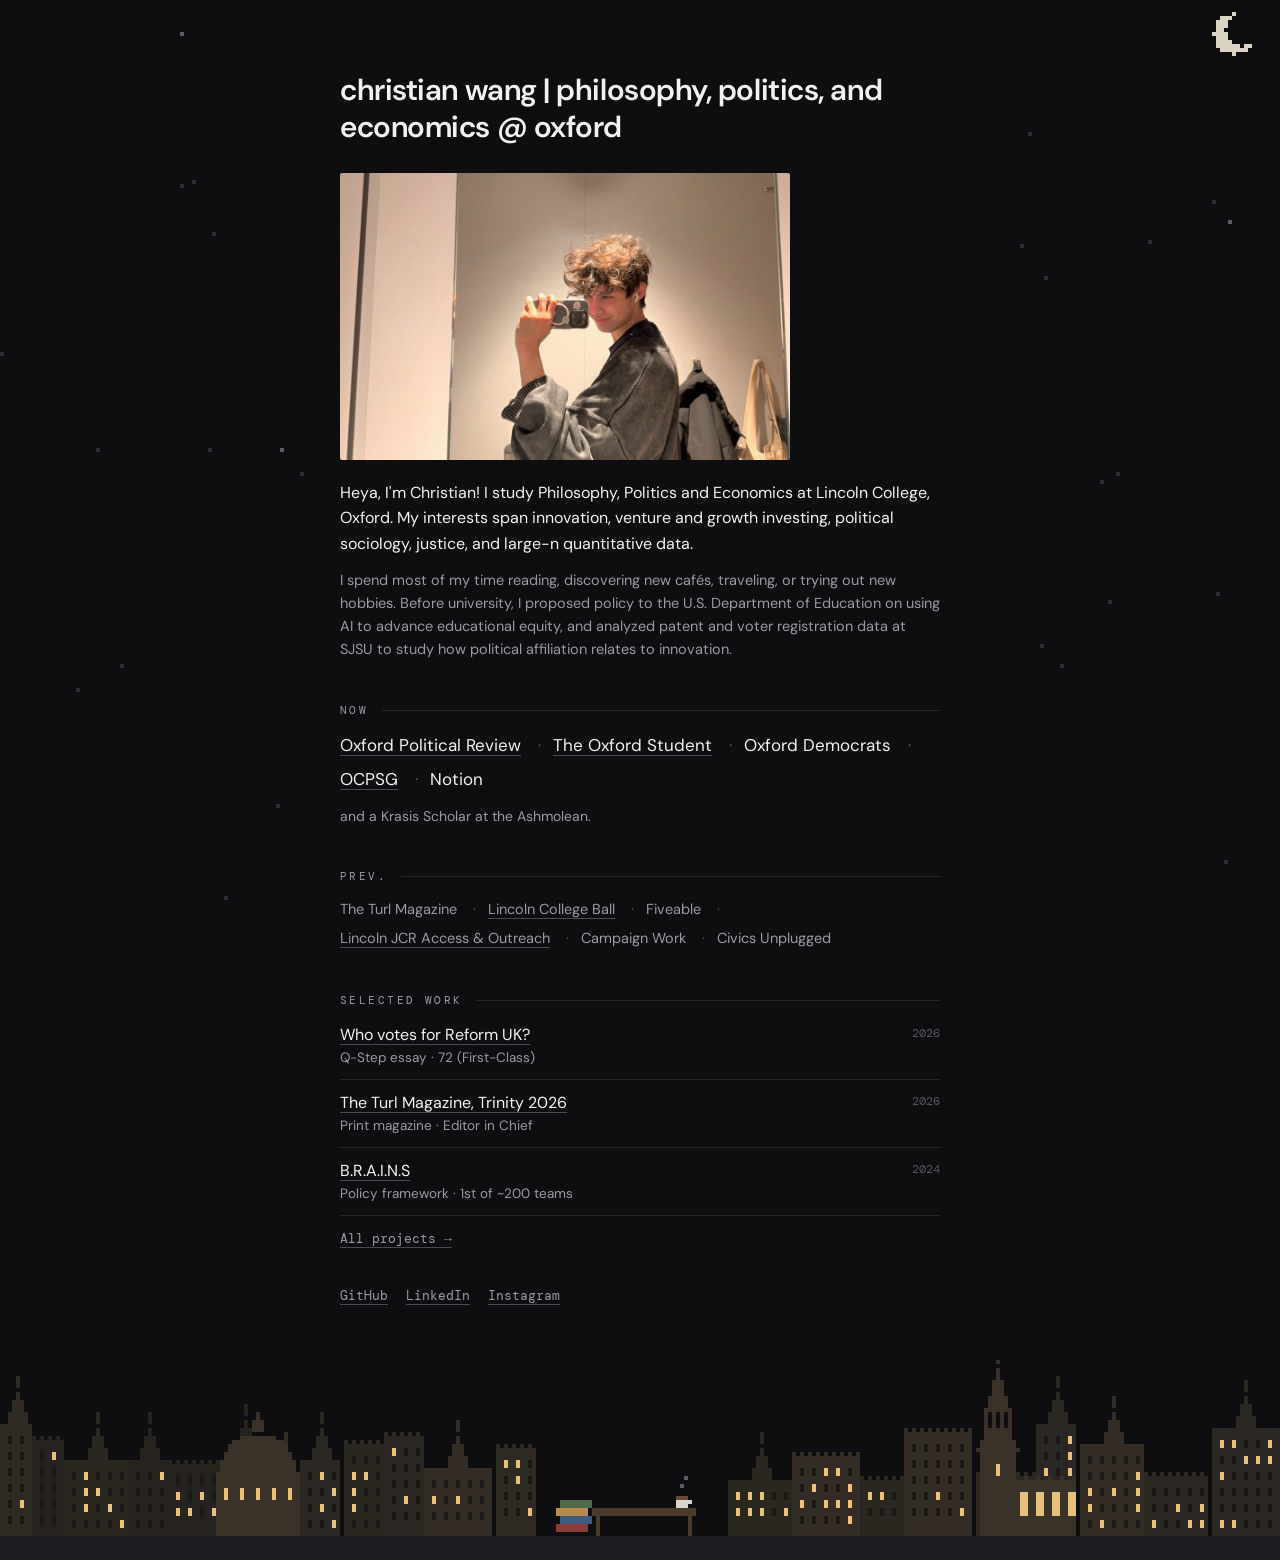
==== index.html @ 01b48f5f "Unlink Fiveable in prev list" ====
<!DOCTYPE html>
<html lang="en">
<head>
<meta charset="UTF-8">
<meta name="viewport" content="width=device-width, initial-scale=1.0">
<title>Christian Wang</title>
<meta name="description" content="Christian Wang studies Philosophy, Politics and Economics at Lincoln College, Oxford.">
<meta name="theme-color" content="#0e0e10">
<link rel="icon" href="favicon.svg" type="image/svg+xml">
<link rel="icon" href="favicon-32.png" sizes="32x32" type="image/png">
<link rel="apple-touch-icon" href="apple-touch-icon.png">
<meta property="og:title" content="Christian Wang">
<meta property="og:image" content="https://christiangwang.github.io/og-skyline.png">
<meta property="og:image:width" content="1200">
<meta property="og:image:height" content="630">
<meta name="twitter:card" content="summary_large_image">
<meta name="twitter:image" content="https://christiangwang.github.io/og-skyline.png">
<script>
  // Old links pointed at tabs on this page; the projects now live on their own page.
  if (location.hash === '#projects') location.replace('projects.html');
  if (location.hash === '#marketing') location.replace('projects.html#marketing');
</script>
<link rel="preconnect" href="https://fonts.googleapis.com">
<link rel="preconnect" href="https://fonts.gstatic.com" crossorigin>
<link href="https://fonts.googleapis.com/css2?family=DM+Mono:wght@400&family=DM+Sans:opsz,wght@9..40,400;9..40,600&display=swap" rel="stylesheet">
<link rel="stylesheet" href="style.css">
</head>
<body>
<div class="sky" aria-hidden="true">
<canvas>
</canvas>
</div>
<main>
<h1>christian&nbsp;wang | philosophy, politics, and economics&nbsp;@&nbsp;oxford</h1>
<section class="bio">
<img class="about-photo" src="about.jpg" alt="Christian Wang" width="1000" height="637">
<p>Heya, I'm Christian! I study Philosophy, Politics and Economics at Lincoln College, Oxford. My interests span innovation, venture and growth investing, political sociology, justice, and large-n quantitative data.</p>
<p class="soft">I spend most of my time reading, discovering new caf&eacute;s, traveling, or trying out new hobbies. Before university, I proposed policy to the U.S. Department of Education on using AI to advance educational equity, and analyzed patent and voter registration data at SJSU to study how political affiliation relates to innovation.</p>
</section>
<section>
<h2 class="label">
<span>Now</span>
</h2>
<ul class="dots">
<li title="Economy Section Editor">
<a href="https://oxfordpoliticalreview.com/" target="_blank" rel="noopener">Oxford Political Review</a>
</li>
<li title="Deputy Editor, Opinion">
<a href="https://www.oxfordstudent.com/category/opinion/" target="_blank" rel="noopener">The Oxford Student</a>
</li>
<li title="Communications Officer">
<span>Oxford Democrats</span>
</li>
<li title="Volunteer">
<a href="https://www.politics.ox.ac.uk/oxford-computational-political-science-group" target="_blank" rel="noopener">OCPSG</a>
</li>
<li title="Campus Leader">
<span>Notion</span>
</li>
</ul>
<p class="note">and a Krasis Scholar at the Ashmolean.</p>
</section>
<section>
<h2 class="label">
<span>prev.</span>
</h2>
<div class="small">
<ul class="dots">
<li title="Editor in Chief">
<span>The Turl Magazine</span>
</li>
<li title="Head of Marketing">
<a href="https://www.instagram.com/lincolncollegeball2026/" target="_blank" rel="noopener">Lincoln College Ball</a>
</li>
<li title="Visual Content">
<span>Fiveable</span>
</li>
<li title="Alternative Prospectus">
<a href="marketing/alternative-prospectus-2026.pdf" target="_blank" rel="noopener">Lincoln JCR Access &amp; Outreach</a>
</li>
<li title="Evan Low for Congress, Campaign Intern">
<span>Campaign Work</span>
</li>
<li title="Solvathon, 1st">
<span>Civics Unplugged</span>
</li>
</ul>
</div>
</section>
<section>
<h2 class="label">
<span>Selected work</span>
</h2>
<ol class="work">
<li>
<a href="qstep1-essay.pdf" target="_blank" rel="noopener">
<span class="w-title">Who votes for Reform UK?</span>
<span class="w-kind">Q-Step essay · 72 (First-Class)</span>
<span class="w-year">2026</span>
</a>
</li>
<li>
<a href="turl-magazine.pdf" target="_blank" rel="noopener">
<span class="w-title">The Turl Magazine, Trinity 2026</span>
<span class="w-kind">Print magazine · Editor in Chief</span>
<span class="w-year">2026</span>
</a>
</li>
<li>
<a href="marketing/brains-deck.pdf" target="_blank" rel="noopener">
<span class="w-title">B.R.A.I.N.S</span>
<span class="w-kind">Policy framework · 1st of ~200 teams</span>
<span class="w-year">2024</span>
</a>
</li>
</ol>
<p class="more">
<a href="projects.html">All projects &rarr;</a>
</p>
</section>
<nav class="social">
<a href="https://github.com/christiangwang" target="_blank" rel="noopener">GitHub</a>
<a href="https://www.linkedin.com/in/christiangwang/" target="_blank" rel="noopener">LinkedIn</a>
<a href="https://www.instagram.com/christiangwang" target="_blank" rel="noopener">Instagram</a>
</nav>
</main>
<div class="scene" aria-hidden="true">
<canvas>
</canvas>
</div>
<script src="skyline.js"></script>
</body>
</html>
---- style.css ----
:root {
  --bg: #0e0e10;
  --fg: #f2f2f4;
  --muted: #9a9aa3;
  --faint: #55555c;
  --rule: #26262b;
  --rule-strong: #4a4a52;
  --sans: "DM Sans", -apple-system, system-ui, sans-serif;
  --mono: "DM Mono", ui-monospace, Menlo, monospace;
  color-scheme: dark;
}

* { box-sizing: border-box; }
html { -webkit-text-size-adjust: 100%; }

body {
  margin: 0;
  min-height: 100vh;
  display: flex;
  flex-direction: column;
  background: var(--bg);
  color: var(--fg);
  font-family: var(--sans);
  font-weight: 400;
  font-size: 16px;
  line-height: 1.6;
  -webkit-font-smoothing: antialiased;
}

main {
  flex: 1;
  width: 100%;
  max-width: 640px;
  margin: 0 auto;
  padding: 72px 20px 48px;
  position: relative;
  z-index: 1;
}

a {
  color: inherit;
  text-decoration: underline;
  text-decoration-color: var(--rule-strong);
  text-underline-offset: 4px;
  text-decoration-thickness: 1px;
  transition: text-decoration-color .15s, color .15s;
}
a:hover { text-decoration-color: var(--fg); }

h1 {
  font-size: clamp(26px, 5.2vw, 30px);
  line-height: 1.22;
  font-weight: 600;
  letter-spacing: -0.015em;
  margin: 0;
}

section { margin-top: 44px; }

.label {
  display: flex;
  align-items: center;
  gap: 14px;
  margin: 0 0 16px;
  font: 400 11px/1 var(--mono);
  letter-spacing: .22em;
  text-transform: uppercase;
  color: var(--muted);
}
.label::after { content: ""; flex: 1; height: 1px; background: var(--rule); }

/* Home */

.bio { margin-top: 28px; }
.bio p { margin: 0 0 12px; }
.bio .soft { color: var(--muted); font-size: 14.5px; }
.about-photo { display: block; width: 75%; height: auto; margin: 0 0 20px; border-radius: 2px; }

.dots { list-style: none; padding: 0; margin: 0; display: flex; flex-wrap: wrap; row-gap: 6px; font-size: 17px; }
.dots li:not(:last-child)::after { content: "\00B7"; color: var(--faint); margin: 0 12px; }
.note { color: var(--muted); font-size: 14px; margin: 12px 0 0; }
.small .dots { font-size: 14.5px; color: var(--muted); }

.work { list-style: none; padding: 0; margin: 0; }
.work a {
  display: grid;
  grid-template-columns: 1fr auto;
  column-gap: 16px;
  text-decoration: none;
  padding: 10px 0;
  border-bottom: 1px solid var(--rule);
}
.work li:first-child a { padding-top: 0; }
.work .w-title { font-size: 16px; text-decoration: underline; text-decoration-color: var(--rule-strong); text-underline-offset: 4px; }
.work a:hover .w-title { text-decoration-color: var(--fg); }
.work .w-kind { grid-column: 1; font-size: 13.5px; color: var(--muted); }
.work .w-year { grid-column: 2; grid-row: 1; font: 12px/1.9 var(--mono); color: var(--faint); }
.more { margin: 14px 0 0; font: 13px var(--mono); }
.more a { color: var(--muted); }
.more a:hover { color: var(--fg); }

.social { display: flex; gap: 18px; margin-top: 40px; font: 13px var(--mono); }
.social a { color: var(--muted); }
.social a:hover { color: var(--fg); }

/* Pixel skyline and stars */

.scene { position: relative; width: 100%; height: 200px; margin-top: 8px; }
.scene canvas { position: absolute; inset: 0; width: 100%; height: 100%; image-rendering: pixelated; }
.sky { position: fixed; inset: 0; z-index: 0; pointer-events: none; }
.sky canvas { width: 100%; height: 100%; image-rendering: pixelated; }

/* Projects */

.back { display: inline-block; margin-bottom: 28px; font: 13px var(--mono); color: var(--muted); }
.back:hover { color: var(--fg); }

.project { margin-bottom: 56px; }
.project:last-child { margin-bottom: 0; }
.project p { margin: 0 0 14px; color: #d4d4d9; }
.project-title { font-size: 19px; font-weight: 600; letter-spacing: -0.01em; line-height: 1.3; margin: 0 0 12px; color: var(--fg); }
.project strong { color: var(--fg); font-weight: 600; }

#marketing { margin-top: 72px; scroll-margin-top: 24px; }

.pdf-embed {
  display: block;
  width: 100%;
  height: 75vh;
  min-height: 480px;
  border: 1px solid var(--rule);
  border-radius: 2px;
  margin-top: 16px;
  background: #1a1a1e;
}
.pdf-embed + p { margin-top: 20px; }

.pdf-pages {
  overflow-y: auto;
  -webkit-overflow-scrolling: touch;
  overscroll-behavior: contain;
  padding: 8px;
}
.pdf-page { width: 100%; background: #ffffff; margin-bottom: 8px; }
.pdf-page:last-child { margin-bottom: 0; }
.pdf-page canvas { display: block; width: 100%; height: auto; }

.media { display: block; width: 100%; height: auto; border-radius: 2px; margin-top: 16px; }

.project p.caption { color: var(--muted); font-size: 13px; margin: 8px 0 0; }
.pdf-pages + p.caption { margin-top: 8px; }

.gallery {
  display: flex;
  gap: 12px;
  overflow-x: auto;
  align-items: flex-start;
  scroll-snap-type: x mandatory;
  margin-top: 16px;
}
.gallery img { flex: 0 0 100%; width: 100%; height: auto; scroll-snap-align: start; border-radius: 2px; }
.gallery-fit img { aspect-ratio: 16 / 10; object-fit: contain; background: #ffffff; }

.instagram-media { margin: 16px 0 0 !important; }

.ig-pair {
  display: grid;
  grid-template-columns: 1fr 1fr;
  gap: 12px;
  align-items: start;
  margin-top: 20px;
}
.ig-pair .instagram-media { min-width: 0 !important; width: 100% !important; margin: 0 !important; }

@media (max-width: 600px) {
  .ig-pair { grid-template-columns: 1fr; }
}
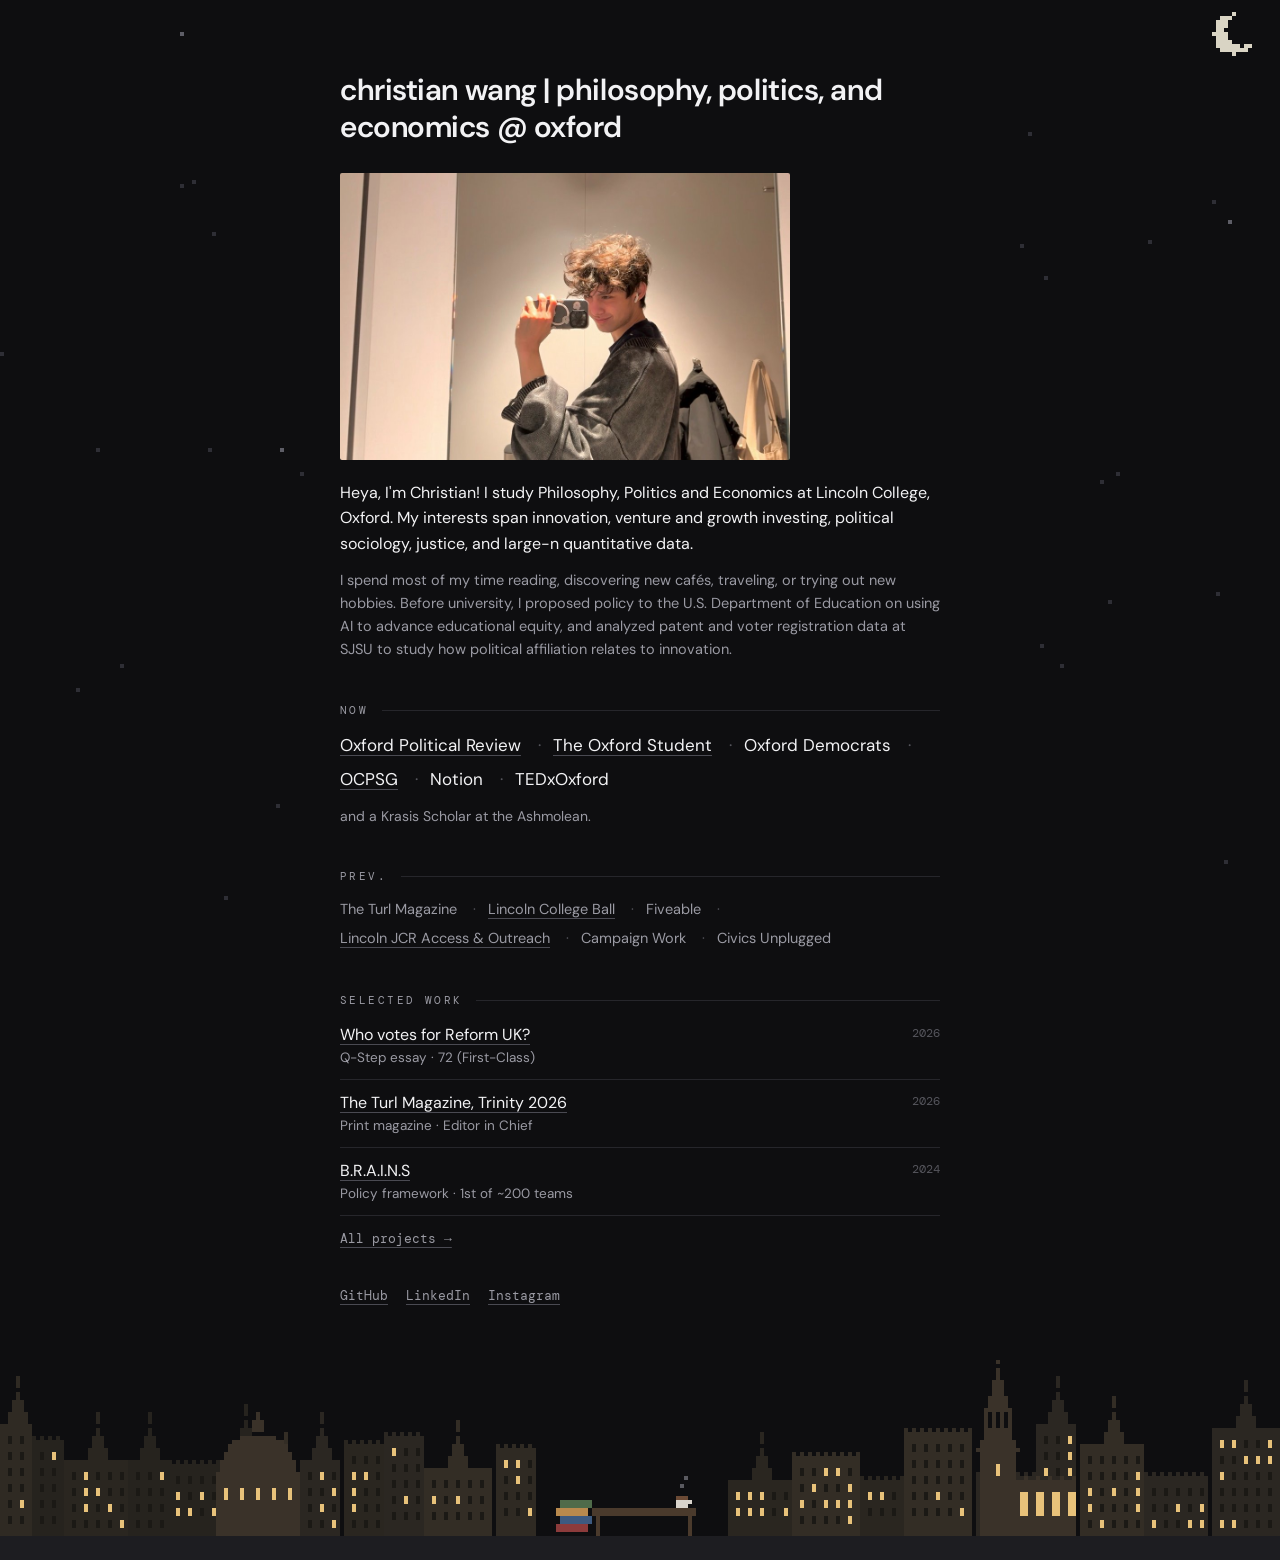
==== commit 1bc654af: "Add TEDxOxford to Now" ====
--- a/index.html
+++ b/index.html
@@ -56,6 +56,9 @@
 </li>
 <li title="Campus Leader">
 <span>Notion</span>
+</li>
+<li>
+<span>TEDxOxford</span>
 </li>
 </ul>
 <p class="note">and a Krasis Scholar at the Ashmolean.</p>
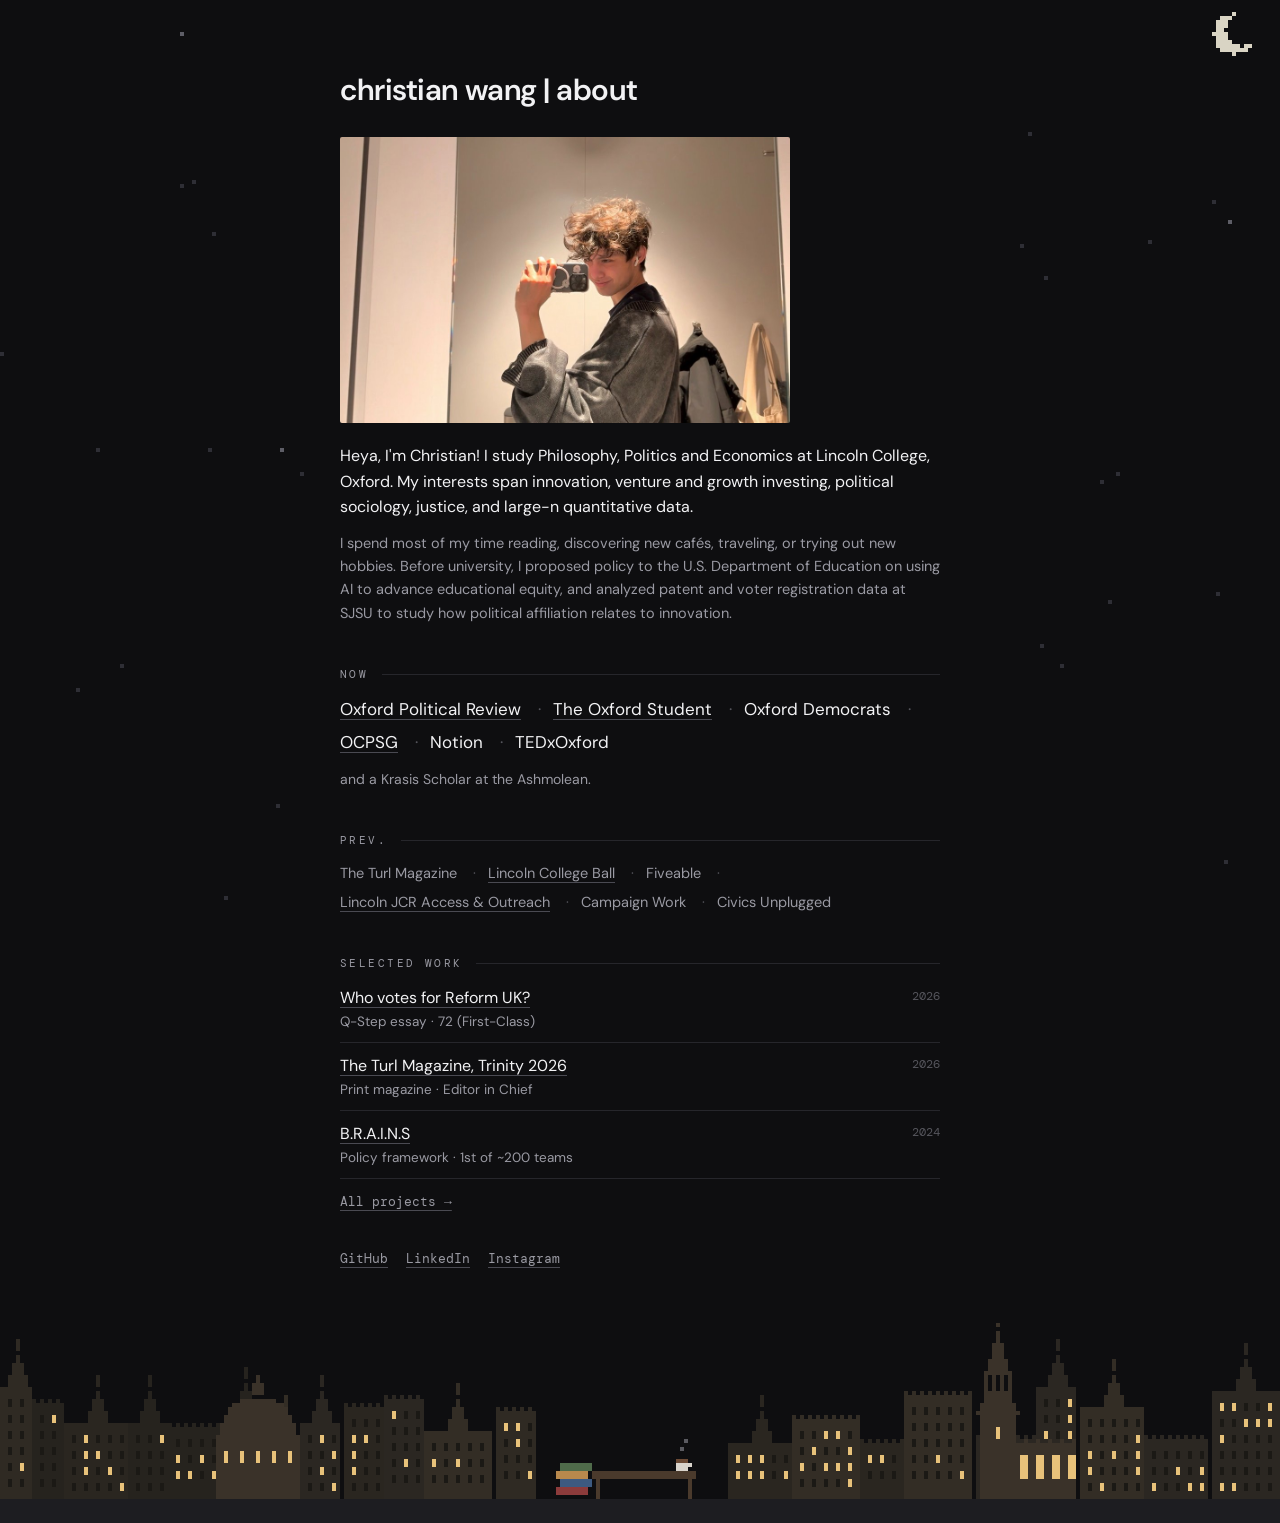
==== commit fc6b29e5: "Change homepage headline to 'christian wang | about'" ====
--- a/index.html
+++ b/index.html
@@ -31,7 +31,7 @@
 </canvas>
 </div>
 <main>
-<h1>christian&nbsp;wang | philosophy, politics, and economics&nbsp;@&nbsp;oxford</h1>
+<h1>christian&nbsp;wang | about</h1>
 <section class="bio">
 <img class="about-photo" src="about.jpg" alt="Christian Wang" width="1000" height="637">
 <p>Heya, I'm Christian! I study Philosophy, Politics and Economics at Lincoln College, Oxford. My interests span innovation, venture and growth investing, political sociology, justice, and large-n quantitative data.</p>
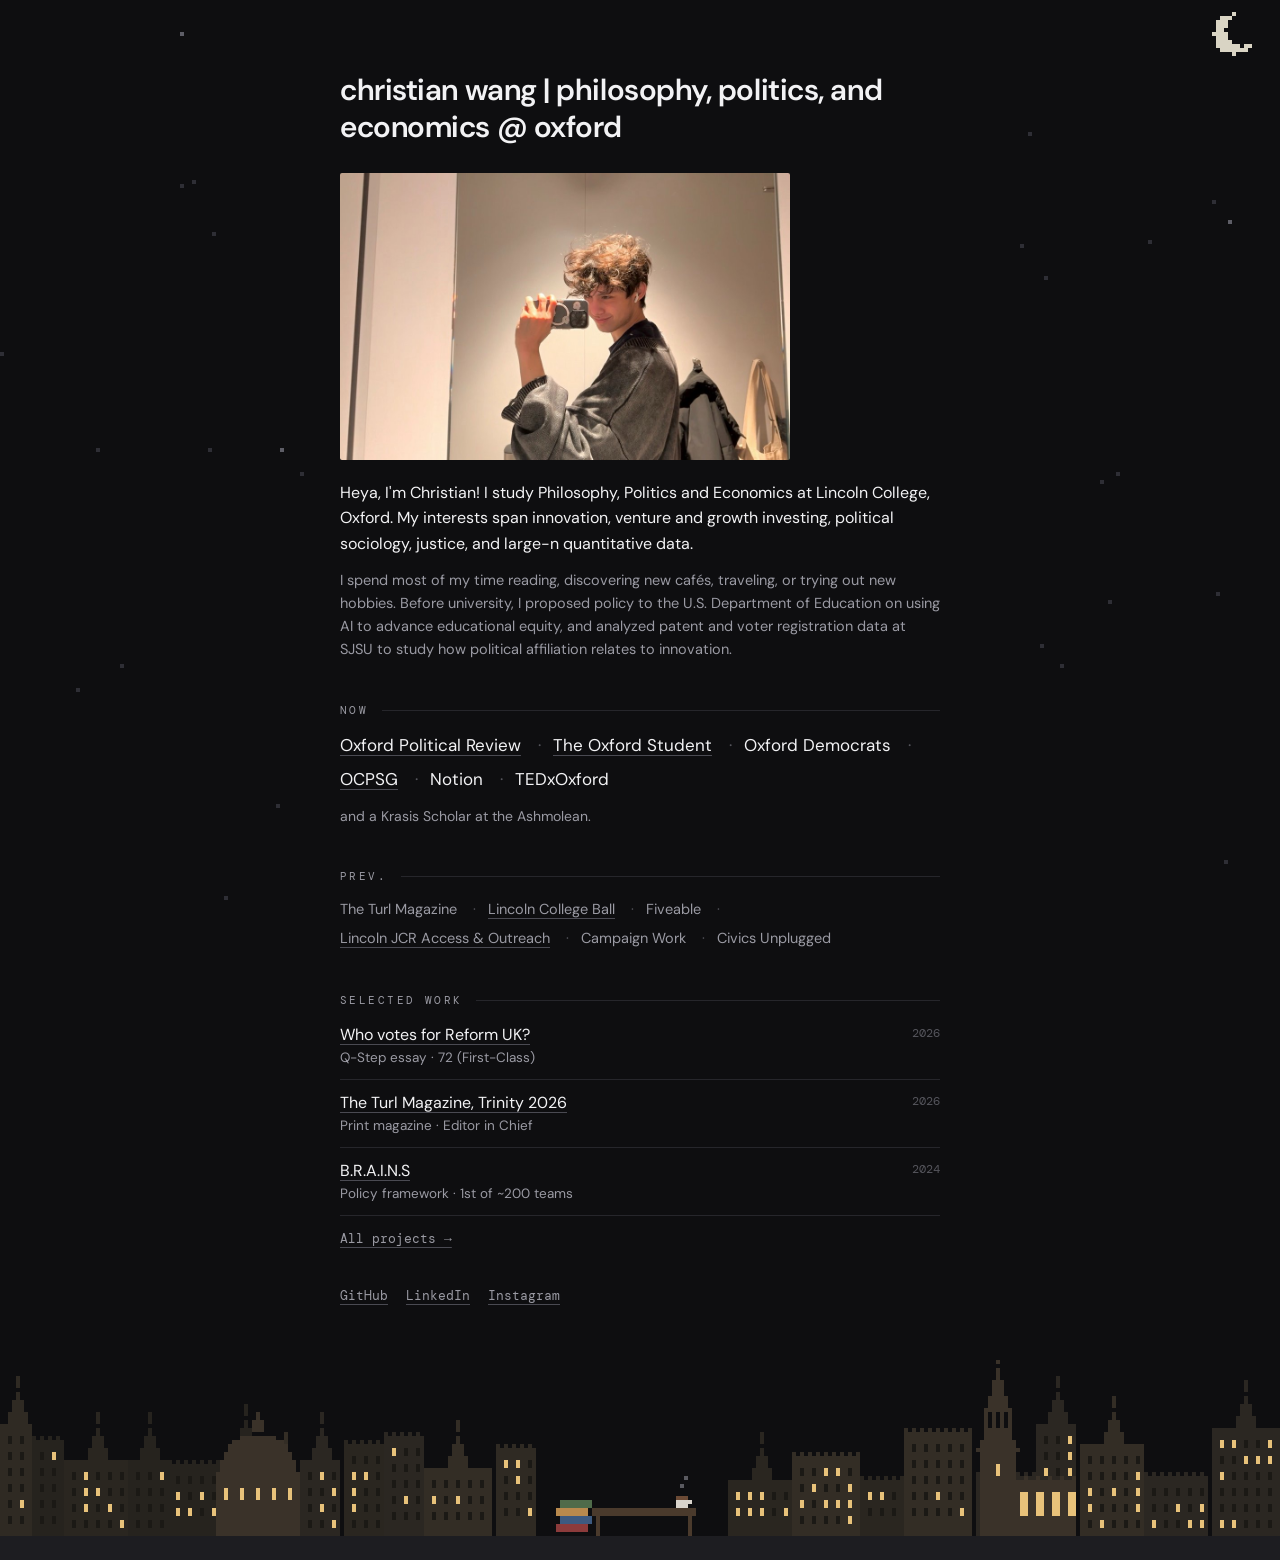
==== commit 17139ac5: "Revert "Change homepage headline to 'christian wang | about'" This reverts commit fc6b29e56c0617f0ab" ====
--- a/index.html
+++ b/index.html
@@ -31,7 +31,7 @@
 </canvas>
 </div>
 <main>
-<h1>christian&nbsp;wang | about</h1>
+<h1>christian&nbsp;wang | philosophy, politics, and economics&nbsp;@&nbsp;oxford</h1>
 <section class="bio">
 <img class="about-photo" src="about.jpg" alt="Christian Wang" width="1000" height="637">
 <p>Heya, I'm Christian! I study Philosophy, Politics and Economics at Lincoln College, Oxford. My interests span innovation, venture and growth investing, political sociology, justice, and large-n quantitative data.</p>
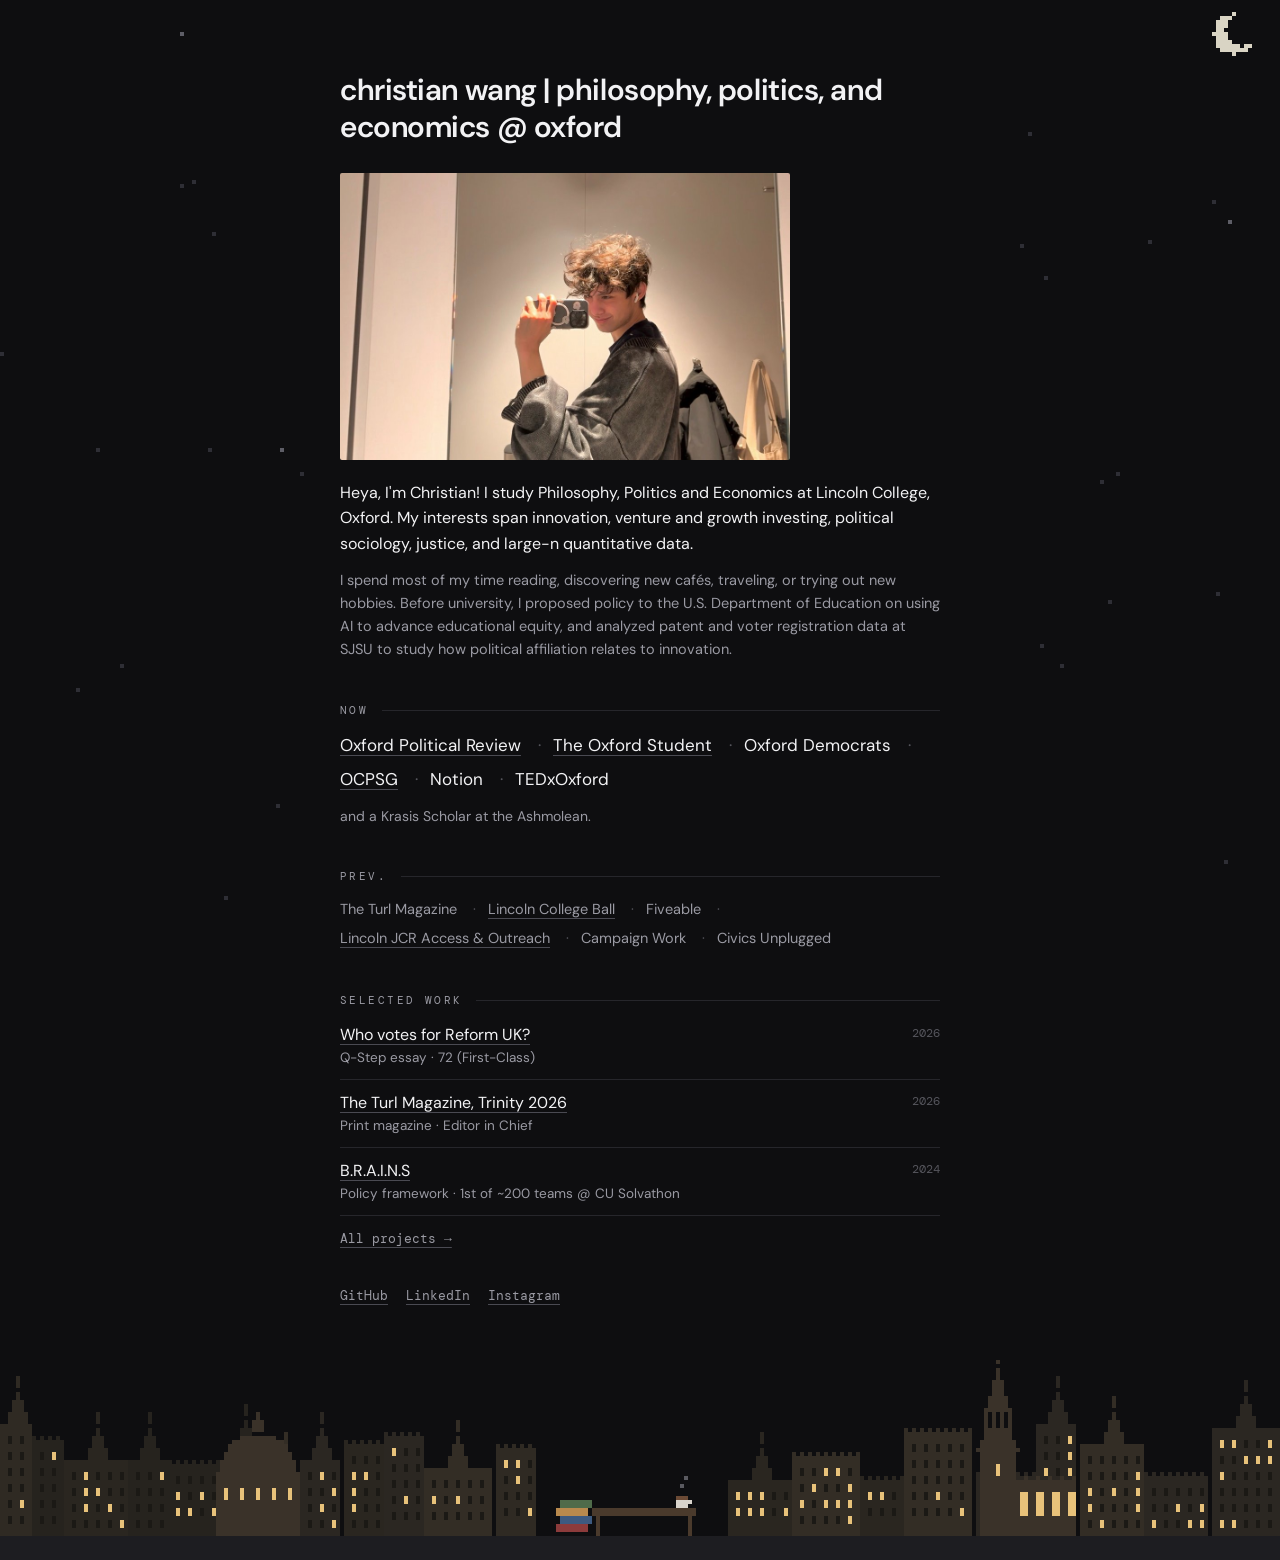
==== commit 7b097b9d: "Add CU Solvathon to B.R.A.I.N.S entry" ====
--- a/index.html
+++ b/index.html
@@ -112,7 +112,7 @@
 <li>
 <a href="marketing/brains-deck.pdf" target="_blank" rel="noopener">
 <span class="w-title">B.R.A.I.N.S</span>
-<span class="w-kind">Policy framework · 1st of ~200 teams</span>
+<span class="w-kind">Policy framework · 1st of ~200 teams @ CU Solvathon</span>
 <span class="w-year">2024</span>
 </a>
 </li>
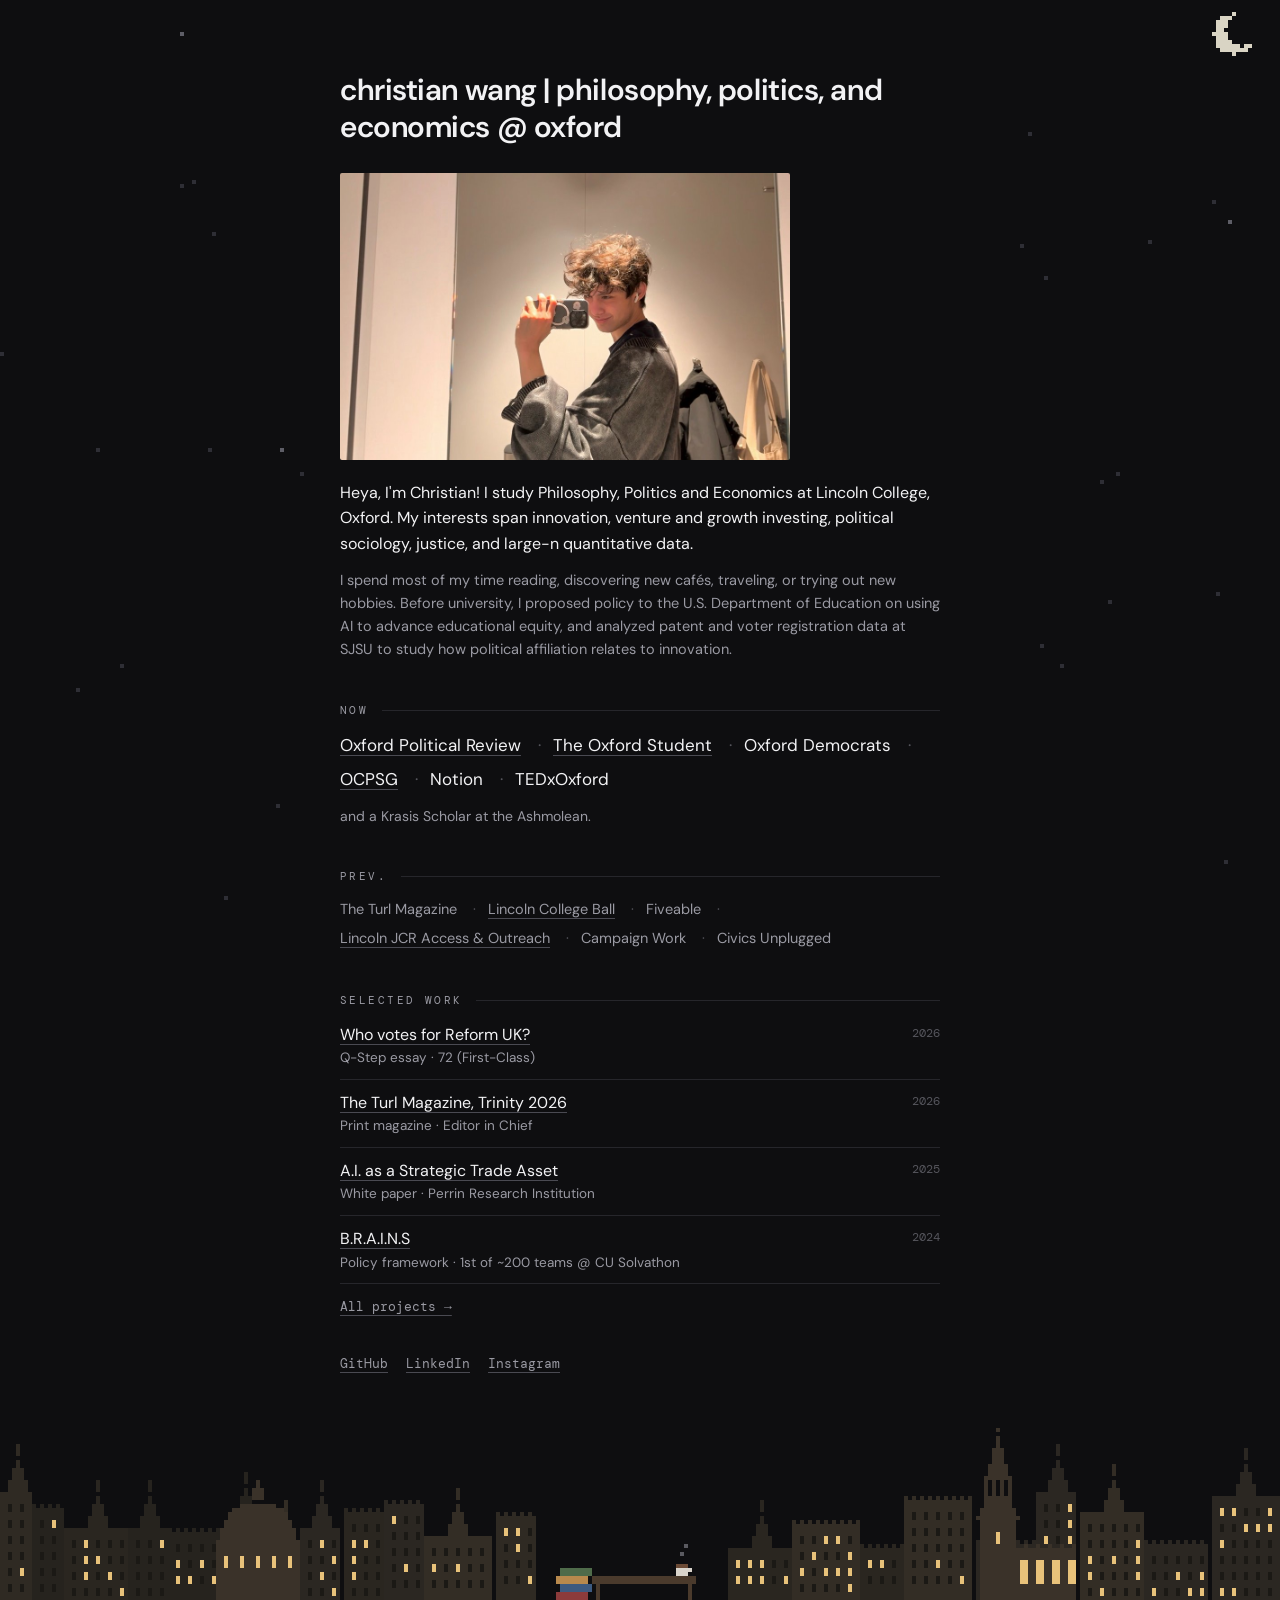
==== commit 4af740e8: "Add Perrin export controls white paper to Selected work" ====
--- a/index.html
+++ b/index.html
@@ -110,6 +110,13 @@
 </a>
 </li>
 <li>
+<a href="ai-export-controls-paper.pdf" target="_blank" rel="noopener">
+<span class="w-title">A.I. as a Strategic Trade Asset</span>
+<span class="w-kind">White paper · Perrin Research Institution</span>
+<span class="w-year">2025</span>
+</a>
+</li>
+<li>
 <a href="marketing/brains-deck.pdf" target="_blank" rel="noopener">
 <span class="w-title">B.R.A.I.N.S</span>
 <span class="w-kind">Policy framework · 1st of ~200 teams @ CU Solvathon</span>
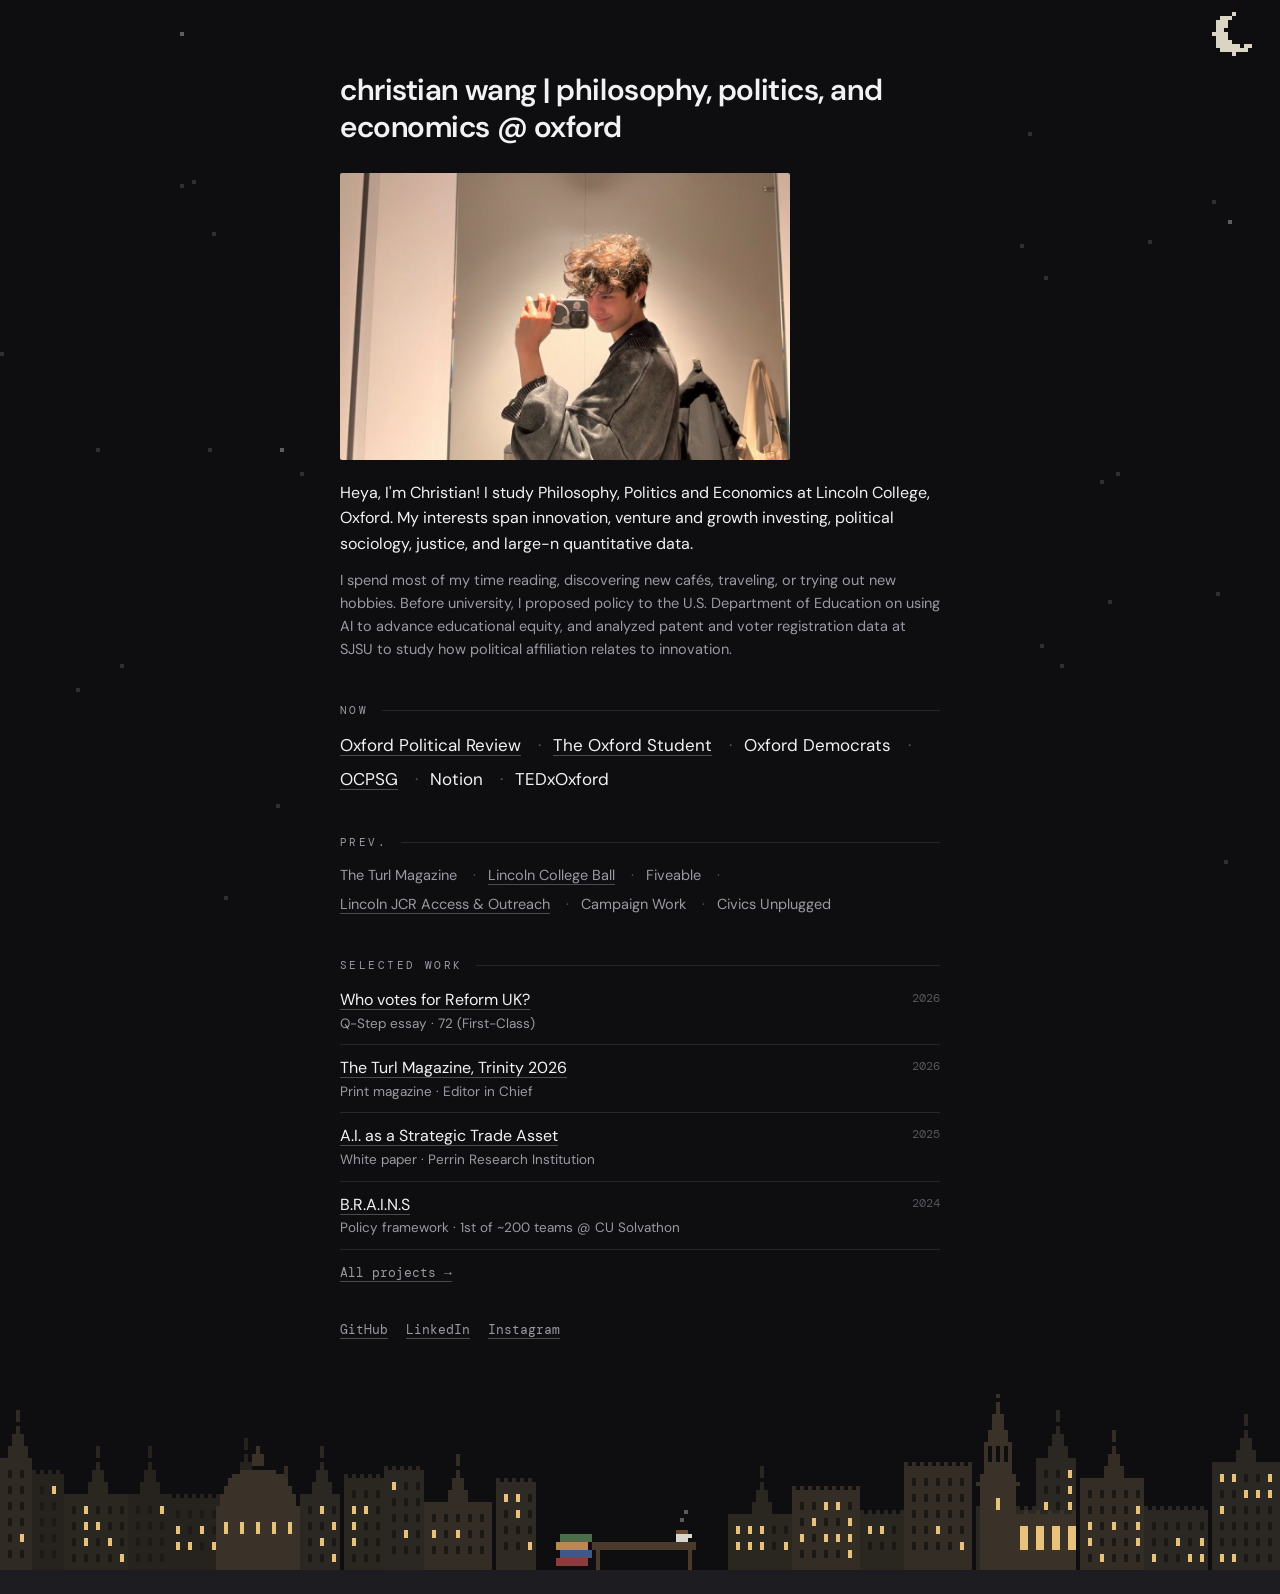
==== commit a47d382d: "Remove Krasis Scholar line from Now" ====
--- a/index.html
+++ b/index.html
@@ -61,7 +61,6 @@
 <span>TEDxOxford</span>
 </li>
 </ul>
-<p class="note">and a Krasis Scholar at the Ashmolean.</p>
 </section>
 <section>
 <h2 class="label">
@@ -110,7 +109,7 @@
 </a>
 </li>
 <li>
-<a href="ai-export-controls-paper.pdf" target="_blank" rel="noopener">
+<a href="https://papers.ssrn.com/sol3/papers.cfm?abstract_id=5796762" target="_blank" rel="noopener">
 <span class="w-title">A.I. as a Strategic Trade Asset</span>
 <span class="w-kind">White paper · Perrin Research Institution</span>
 <span class="w-year">2025</span>
